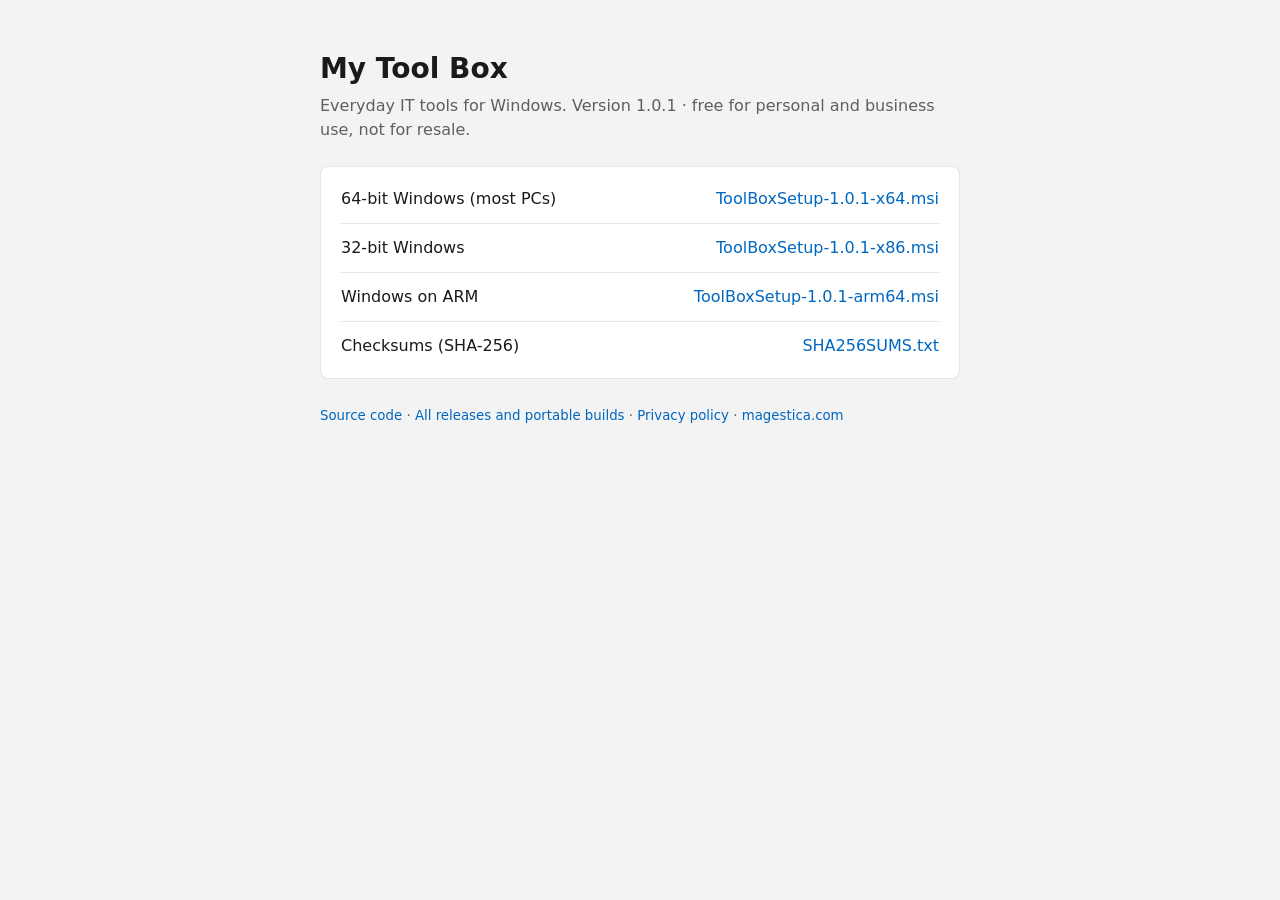
==== index.html @ 307f0184 "Publish My Tool Box 1.0.1 installers (direct, non-redirecting downloads)" ====
<!doctype html>
<html lang="en">
<head>
<meta charset="utf-8">
<meta name="viewport" content="width=device-width,initial-scale=1">
<title>My Tool Box — Downloads</title>
<style>
  :root{color-scheme:light dark;--bg:#f3f3f3;--card:#fff;--text:#1a1a1a;--muted:#5f5f5f;--accent:#0067c0;--border:rgba(0,0,0,.1)}
  @media (prefers-color-scheme:dark){:root{--bg:#202020;--card:#2c2c2c;--text:#fff;--muted:#a8a8a8;--accent:#60cdff;--border:rgba(255,255,255,.1)}}
  body{margin:0;background:var(--bg);color:var(--text);font:16px/1.5 "Segoe UI Variable Text","Segoe UI",system-ui,sans-serif}
  main{max-width:640px;margin:0 auto;padding:48px 20px}
  h1{font-size:28px;margin:0 0 4px}p{color:var(--muted);margin:0 0 24px}
  .card{background:var(--card);border:1px solid var(--border);border-radius:8px;padding:8px 20px}
  .row{display:flex;justify-content:space-between;gap:16px;padding:12px 0;border-bottom:1px solid var(--border)}
  .row:last-child{border:0}a{color:var(--accent);text-decoration:none}a:hover{text-decoration:underline}
  small{color:var(--muted)}
</style>
</head>
<body>
<main>
  <h1>My Tool Box</h1>
  <p>Everyday IT tools for Windows. Version 1.0.1 · free for personal and business use, not for resale.</p>
  <div class="card">
    <div class="row"><span>64-bit Windows (most PCs)</span><a href="downloads/1.0.1/ToolBoxSetup-1.0.1-x64.msi">ToolBoxSetup-1.0.1-x64.msi</a></div>
    <div class="row"><span>32-bit Windows</span><a href="downloads/1.0.1/ToolBoxSetup-1.0.1-x86.msi">ToolBoxSetup-1.0.1-x86.msi</a></div>
    <div class="row"><span>Windows on ARM</span><a href="downloads/1.0.1/ToolBoxSetup-1.0.1-arm64.msi">ToolBoxSetup-1.0.1-arm64.msi</a></div>
    <div class="row"><span>Checksums (SHA-256)</span><a href="downloads/1.0.1/SHA256SUMS.txt">SHA256SUMS.txt</a></div>
  </div>
  <p style="margin-top:24px"><small>
    <a href="https://github.com/smtanbin/tool-box">Source code</a> ·
    <a href="https://github.com/smtanbin/tool-box/releases">All releases and portable builds</a> ·
    <a href="https://github.com/smtanbin/tool-box/blob/main/PRIVACY.md">Privacy policy</a> ·
    <a href="https://magestica.com/">magestica.com</a>
  </small></p>
</main>
</body>
</html>
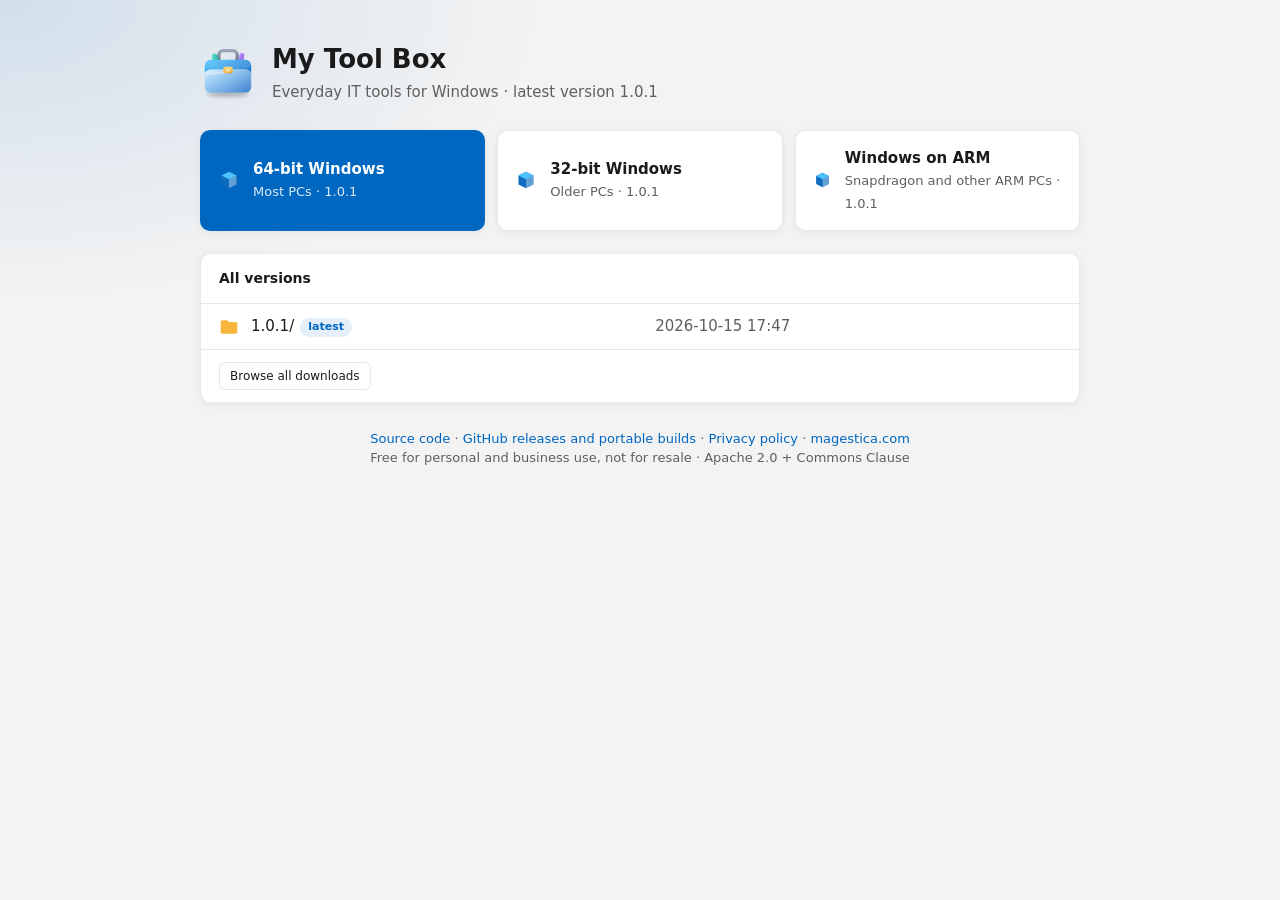
==== commit 254ec106: "FTP-style download listings for all versions" ====
--- a/index.html
+++ b/index.html
@@ -4,34 +4,53 @@
 <meta charset="utf-8">
 <meta name="viewport" content="width=device-width,initial-scale=1">
 <title>My Tool Box — Downloads</title>
-<style>
-  :root{color-scheme:light dark;--bg:#f3f3f3;--card:#fff;--text:#1a1a1a;--muted:#5f5f5f;--accent:#0067c0;--border:rgba(0,0,0,.1)}
-  @media (prefers-color-scheme:dark){:root{--bg:#202020;--card:#2c2c2c;--text:#fff;--muted:#a8a8a8;--accent:#60cdff;--border:rgba(255,255,255,.1)}}
-  body{margin:0;background:var(--bg);color:var(--text);font:16px/1.5 "Segoe UI Variable Text","Segoe UI",system-ui,sans-serif}
-  main{max-width:640px;margin:0 auto;padding:48px 20px}
-  h1{font-size:28px;margin:0 0 4px}p{color:var(--muted);margin:0 0 24px}
-  .card{background:var(--card);border:1px solid var(--border);border-radius:8px;padding:8px 20px}
-  .row{display:flex;justify-content:space-between;gap:16px;padding:12px 0;border-bottom:1px solid var(--border)}
-  .row:last-child{border:0}a{color:var(--accent);text-decoration:none}a:hover{text-decoration:underline}
-  small{color:var(--muted)}
-</style>
+<link rel="icon" type="image/svg+xml" href="icon.svg">
+<style>:root{color-scheme:light dark;--bg:#f3f3f3;--card:#fff;--text:#1a1a1a;--muted:#5f5f5f;--accent:#0067c0;--border:rgba(0,0,0,.09);--hover:rgba(0,0,0,.045);--chip:rgba(0,103,192,.1);--shadow:0 2px 8px rgba(0,0,0,.06)}
+@media (prefers-color-scheme:dark){:root{--bg:#1c1c1c;--card:#2a2a2a;--text:#fff;--muted:#a6a6a6;--accent:#60cdff;--border:rgba(255,255,255,.09);--hover:rgba(255,255,255,.06);--chip:rgba(96,205,255,.14);--shadow:none}}
+*{box-sizing:border-box}
+body{margin:0;background:radial-gradient(900px 500px at 0 0,color-mix(in srgb,var(--accent) 14%,transparent),transparent 60%),var(--bg);color:var(--text);font:15px/1.5 "Segoe UI Variable Text","Segoe UI",system-ui,sans-serif;min-height:100vh}
+main{max-width:920px;margin:0 auto;padding:40px 20px 60px}
+header{display:flex;align-items:center;gap:16px;margin-bottom:26px}
+header img{width:56px;height:56px}
+h1{font-size:26px;margin:0;font-weight:600}
+.sub{color:var(--muted);margin:2px 0 0}
+.crumbs{font:13px ui-monospace,Consolas,monospace;color:var(--muted);margin:0 0 12px;display:flex;flex-wrap:wrap;gap:2px;align-items:center}
+.crumbs a{color:var(--accent);text-decoration:none;padding:2px 4px;border-radius:4px}.crumbs a:hover{background:var(--hover)}
+.card{background:var(--card);border:1px solid var(--border);border-radius:10px;box-shadow:var(--shadow);overflow:hidden}
+.card h2{font-size:14px;margin:0;padding:14px 18px;border-bottom:1px solid var(--border);font-weight:600}
+table{width:100%;border-collapse:collapse}
+th{font-weight:600;font-size:12px;color:var(--muted);text-align:left;padding:10px 18px;border-bottom:1px solid var(--border);white-space:nowrap}
+td{padding:11px 18px;border-bottom:1px solid var(--border);vertical-align:middle}
+tr:last-child td{border-bottom:0}
+tbody tr:hover{background:var(--hover)}
+td.n{white-space:nowrap}td.n svg{vertical-align:middle;margin-right:12px}
+td.n a{color:var(--text);text-decoration:none;font-weight:500;vertical-align:middle}td.n a:hover{color:var(--accent);text-decoration:underline}
+td.m,th.m{color:var(--muted);white-space:nowrap}td.s,th.s{text-align:right;white-space:nowrap}
+.mono{font:12px ui-monospace,Consolas,monospace}
+.chip{display:inline-block;font-size:11px;font-weight:600;padding:1px 8px;border-radius:10px;background:var(--chip);color:var(--accent);margin-left:6px;vertical-align:1px}
+.btn{display:inline-flex;align-items:center;gap:6px;border:1px solid var(--border);border-radius:6px;background:var(--card);color:var(--text);padding:4px 10px;font:inherit;font-size:12px;cursor:pointer}
+.btn:hover{background:var(--hover)}
+.dl{display:grid;grid-template-columns:repeat(auto-fit,minmax(240px,1fr));gap:12px;margin-bottom:22px}
+.dl a{display:flex;align-items:center;gap:14px;background:var(--card);border:1px solid var(--border);border-radius:10px;padding:16px 18px;text-decoration:none;color:var(--text);box-shadow:var(--shadow)}
+.dl a:hover{border-color:var(--accent)}.dl b{display:block;font-weight:600}.dl span{color:var(--muted);font-size:13px}
+.dl .big{background:var(--accent);color:#fff;border-color:transparent}.dl .big span{color:rgba(255,255,255,.85)}
+footer{margin-top:26px;color:var(--muted);font-size:13px;text-align:center}
+footer a{color:var(--accent);text-decoration:none}footer a:hover{text-decoration:underline}
+.empty{padding:28px;text-align:center;color:var(--muted)}
+@media (max-width:640px){.hide-s{display:none}td,th{padding:10px 12px}}</style>
 </head>
 <body>
 <main>
-  <h1>My Tool Box</h1>
-  <p>Everyday IT tools for Windows. Version 1.0.1 · free for personal and business use, not for resale.</p>
-  <div class="card">
-    <div class="row"><span>64-bit Windows (most PCs)</span><a href="downloads/1.0.1/ToolBoxSetup-1.0.1-x64.msi">ToolBoxSetup-1.0.1-x64.msi</a></div>
-    <div class="row"><span>32-bit Windows</span><a href="downloads/1.0.1/ToolBoxSetup-1.0.1-x86.msi">ToolBoxSetup-1.0.1-x86.msi</a></div>
-    <div class="row"><span>Windows on ARM</span><a href="downloads/1.0.1/ToolBoxSetup-1.0.1-arm64.msi">ToolBoxSetup-1.0.1-arm64.msi</a></div>
-    <div class="row"><span>Checksums (SHA-256)</span><a href="downloads/1.0.1/SHA256SUMS.txt">SHA256SUMS.txt</a></div>
-  </div>
-  <p style="margin-top:24px"><small>
-    <a href="https://github.com/smtanbin/tool-box">Source code</a> ·
-    <a href="https://github.com/smtanbin/tool-box/releases">All releases and portable builds</a> ·
-    <a href="https://github.com/smtanbin/tool-box/blob/main/PRIVACY.md">Privacy policy</a> ·
-    <a href="https://magestica.com/">magestica.com</a>
-  </small></p>
+<header><img src="icon.svg" alt=""><div><h1>My Tool Box</h1><p class="sub">Everyday IT tools for Windows &#183; latest version 1.0.1</p></div></header>
+
+<div class="dl"><a class="big" href="downloads/1.0.1/ToolBoxSetup-1.0.1-x64.msi"><svg viewBox="0 0 24 24" width="20" height="20"><path fill="#0f6cbd" d="M12 2 3 6.5v11L12 22l9-4.5v-11L12 2z"/><path fill="#4cc2ff" d="M12 2 3 6.5 12 11l9-4.5L12 2z"/><path fill="#fff" fill-opacity=".35" d="M12 11v11l9-4.5v-11L12 11z"/></svg><div><b>64-bit Windows</b><span>Most PCs · 1.0.1</span></div></a><a href="downloads/1.0.1/ToolBoxSetup-1.0.1-x86.msi"><svg viewBox="0 0 24 24" width="20" height="20"><path fill="#0f6cbd" d="M12 2 3 6.5v11L12 22l9-4.5v-11L12 2z"/><path fill="#4cc2ff" d="M12 2 3 6.5 12 11l9-4.5L12 2z"/><path fill="#fff" fill-opacity=".35" d="M12 11v11l9-4.5v-11L12 11z"/></svg><div><b>32-bit Windows</b><span>Older PCs · 1.0.1</span></div></a><a href="downloads/1.0.1/ToolBoxSetup-1.0.1-arm64.msi"><svg viewBox="0 0 24 24" width="20" height="20"><path fill="#0f6cbd" d="M12 2 3 6.5v11L12 22l9-4.5v-11L12 2z"/><path fill="#4cc2ff" d="M12 2 3 6.5 12 11l9-4.5L12 2z"/><path fill="#fff" fill-opacity=".35" d="M12 11v11l9-4.5v-11L12 11z"/></svg><div><b>Windows on ARM</b><span>Snapdragon and other ARM PCs · 1.0.1</span></div></a></div><div class="card"><h2>All versions</h2><table><tbody><tr><td class="n"><svg viewBox="0 0 24 24" width="20" height="20"><path fill="#f6b73c" d="M10 4H4a2 2 0 0 0-2 2v12a2 2 0 0 0 2 2h16a2 2 0 0 0 2-2V8a2 2 0 0 0-2-2h-8l-2-2z"/></svg><a href="downloads/1.0.1/">1.0.1/</a><span class="chip">latest</span></td><td class="m hide-s">2026-10-15 17:47</td></tr></tbody></table><div style="padding:12px 18px;border-top:1px solid var(--border)"><a class="btn" href="downloads/" style="text-decoration:none">Browse all downloads</a></div></div>
+<footer><a href="https://github.com/smtanbin/tool-box">Source code</a> · <a href="https://github.com/smtanbin/tool-box/releases">GitHub releases and portable builds</a> · <a href="https://github.com/smtanbin/tool-box/blob/main/PRIVACY.md">Privacy policy</a> · <a href="https://magestica.com/">magestica.com</a><br>Free for personal and business use, not for resale · Apache 2.0 + Commons Clause</footer>
 </main>
+<script>
+document.addEventListener("click",function(e){var b=e.target.closest("[data-copy]");if(!b)return;
+var t=b.getAttribute("data-copy");if(t.indexOf("http")!==0&&t.charAt(0)==="/")t=location.origin+t;
+var old=b.innerHTML;function done(){b.textContent="Copied";setTimeout(function(){b.innerHTML=old},1400)}
+if(navigator.clipboard){navigator.clipboard.writeText(t).then(done,done)}else{done()}});
+</script>
 </body>
-</html>
+</html>
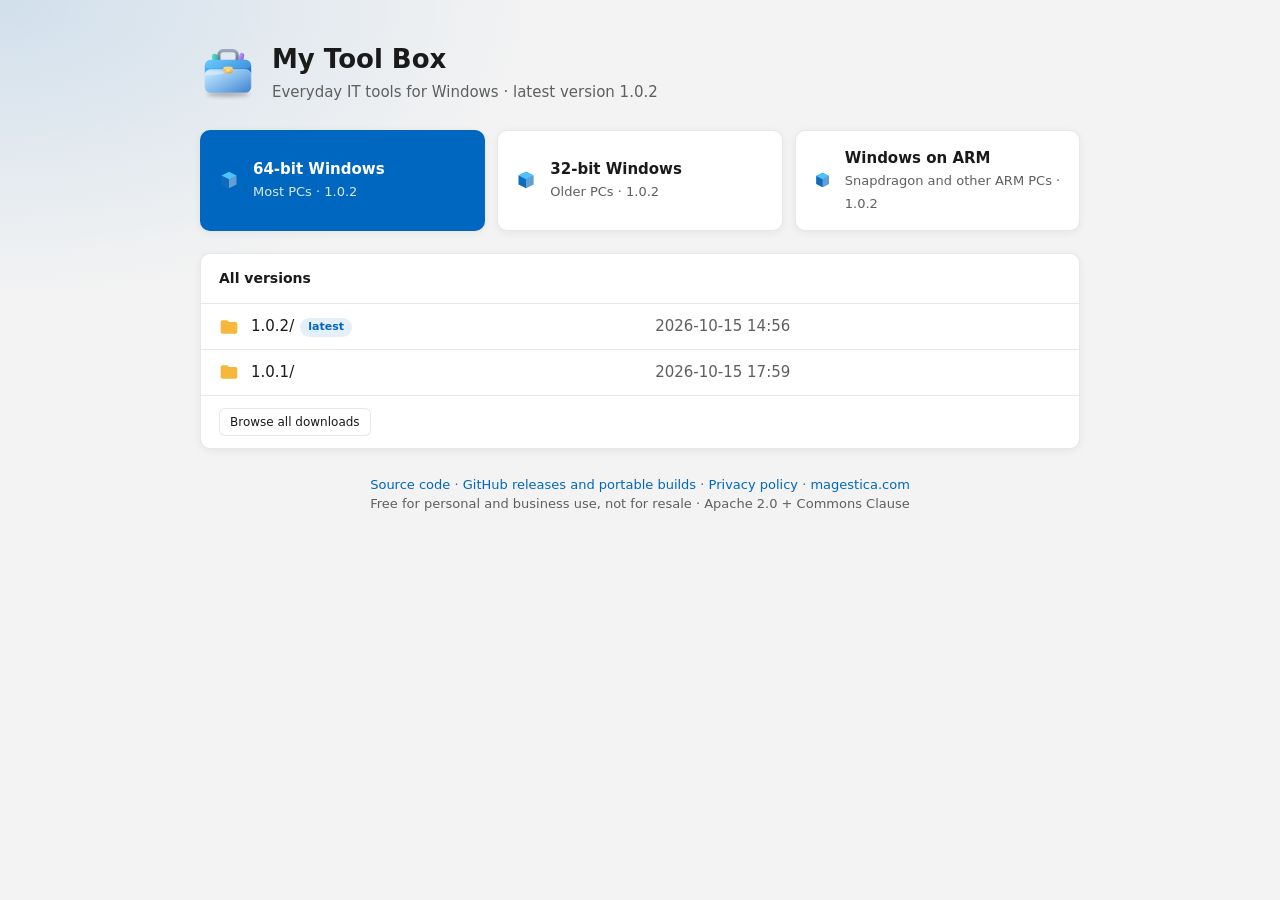
==== commit 37f6c93d: "Publish My Tool Box 1.0.2 installers" ====
--- a/index.html
+++ b/index.html
@@ -41,9 +41,9 @@
 </head>
 <body>
 <main>
-<header><img src="icon.svg" alt=""><div><h1>My Tool Box</h1><p class="sub">Everyday IT tools for Windows &#183; latest version 1.0.1</p></div></header>
+<header><img src="icon.svg" alt=""><div><h1>My Tool Box</h1><p class="sub">Everyday IT tools for Windows &#183; latest version 1.0.2</p></div></header>
 
-<div class="dl"><a class="big" href="downloads/1.0.1/ToolBoxSetup-1.0.1-x64.msi"><svg viewBox="0 0 24 24" width="20" height="20"><path fill="#0f6cbd" d="M12 2 3 6.5v11L12 22l9-4.5v-11L12 2z"/><path fill="#4cc2ff" d="M12 2 3 6.5 12 11l9-4.5L12 2z"/><path fill="#fff" fill-opacity=".35" d="M12 11v11l9-4.5v-11L12 11z"/></svg><div><b>64-bit Windows</b><span>Most PCs · 1.0.1</span></div></a><a href="downloads/1.0.1/ToolBoxSetup-1.0.1-x86.msi"><svg viewBox="0 0 24 24" width="20" height="20"><path fill="#0f6cbd" d="M12 2 3 6.5v11L12 22l9-4.5v-11L12 2z"/><path fill="#4cc2ff" d="M12 2 3 6.5 12 11l9-4.5L12 2z"/><path fill="#fff" fill-opacity=".35" d="M12 11v11l9-4.5v-11L12 11z"/></svg><div><b>32-bit Windows</b><span>Older PCs · 1.0.1</span></div></a><a href="downloads/1.0.1/ToolBoxSetup-1.0.1-arm64.msi"><svg viewBox="0 0 24 24" width="20" height="20"><path fill="#0f6cbd" d="M12 2 3 6.5v11L12 22l9-4.5v-11L12 2z"/><path fill="#4cc2ff" d="M12 2 3 6.5 12 11l9-4.5L12 2z"/><path fill="#fff" fill-opacity=".35" d="M12 11v11l9-4.5v-11L12 11z"/></svg><div><b>Windows on ARM</b><span>Snapdragon and other ARM PCs · 1.0.1</span></div></a></div><div class="card"><h2>All versions</h2><table><tbody><tr><td class="n"><svg viewBox="0 0 24 24" width="20" height="20"><path fill="#f6b73c" d="M10 4H4a2 2 0 0 0-2 2v12a2 2 0 0 0 2 2h16a2 2 0 0 0 2-2V8a2 2 0 0 0-2-2h-8l-2-2z"/></svg><a href="downloads/1.0.1/">1.0.1/</a><span class="chip">latest</span></td><td class="m hide-s">2026-10-15 17:47</td></tr></tbody></table><div style="padding:12px 18px;border-top:1px solid var(--border)"><a class="btn" href="downloads/" style="text-decoration:none">Browse all downloads</a></div></div>
+<div class="dl"><a class="big" href="downloads/1.0.2/ToolBoxSetup-1.0.2-x64.msi"><svg viewBox="0 0 24 24" width="20" height="20"><path fill="#0f6cbd" d="M12 2 3 6.5v11L12 22l9-4.5v-11L12 2z"/><path fill="#4cc2ff" d="M12 2 3 6.5 12 11l9-4.5L12 2z"/><path fill="#fff" fill-opacity=".35" d="M12 11v11l9-4.5v-11L12 11z"/></svg><div><b>64-bit Windows</b><span>Most PCs · 1.0.2</span></div></a><a href="downloads/1.0.2/ToolBoxSetup-1.0.2-x86.msi"><svg viewBox="0 0 24 24" width="20" height="20"><path fill="#0f6cbd" d="M12 2 3 6.5v11L12 22l9-4.5v-11L12 2z"/><path fill="#4cc2ff" d="M12 2 3 6.5 12 11l9-4.5L12 2z"/><path fill="#fff" fill-opacity=".35" d="M12 11v11l9-4.5v-11L12 11z"/></svg><div><b>32-bit Windows</b><span>Older PCs · 1.0.2</span></div></a><a href="downloads/1.0.2/ToolBoxSetup-1.0.2-arm64.msi"><svg viewBox="0 0 24 24" width="20" height="20"><path fill="#0f6cbd" d="M12 2 3 6.5v11L12 22l9-4.5v-11L12 2z"/><path fill="#4cc2ff" d="M12 2 3 6.5 12 11l9-4.5L12 2z"/><path fill="#fff" fill-opacity=".35" d="M12 11v11l9-4.5v-11L12 11z"/></svg><div><b>Windows on ARM</b><span>Snapdragon and other ARM PCs · 1.0.2</span></div></a></div><div class="card"><h2>All versions</h2><table><tbody><tr><td class="n"><svg viewBox="0 0 24 24" width="20" height="20"><path fill="#f6b73c" d="M10 4H4a2 2 0 0 0-2 2v12a2 2 0 0 0 2 2h16a2 2 0 0 0 2-2V8a2 2 0 0 0-2-2h-8l-2-2z"/></svg><a href="downloads/1.0.2/">1.0.2/</a><span class="chip">latest</span></td><td class="m hide-s">2026-10-15 14:56</td></tr><tr><td class="n"><svg viewBox="0 0 24 24" width="20" height="20"><path fill="#f6b73c" d="M10 4H4a2 2 0 0 0-2 2v12a2 2 0 0 0 2 2h16a2 2 0 0 0 2-2V8a2 2 0 0 0-2-2h-8l-2-2z"/></svg><a href="downloads/1.0.1/">1.0.1/</a></td><td class="m hide-s">2026-10-15 17:59</td></tr></tbody></table><div style="padding:12px 18px;border-top:1px solid var(--border)"><a class="btn" href="downloads/" style="text-decoration:none">Browse all downloads</a></div></div>
 <footer><a href="https://github.com/smtanbin/tool-box">Source code</a> · <a href="https://github.com/smtanbin/tool-box/releases">GitHub releases and portable builds</a> · <a href="https://github.com/smtanbin/tool-box/blob/main/PRIVACY.md">Privacy policy</a> · <a href="https://magestica.com/">magestica.com</a><br>Free for personal and business use, not for resale · Apache 2.0 + Commons Clause</footer>
 </main>
 <script>
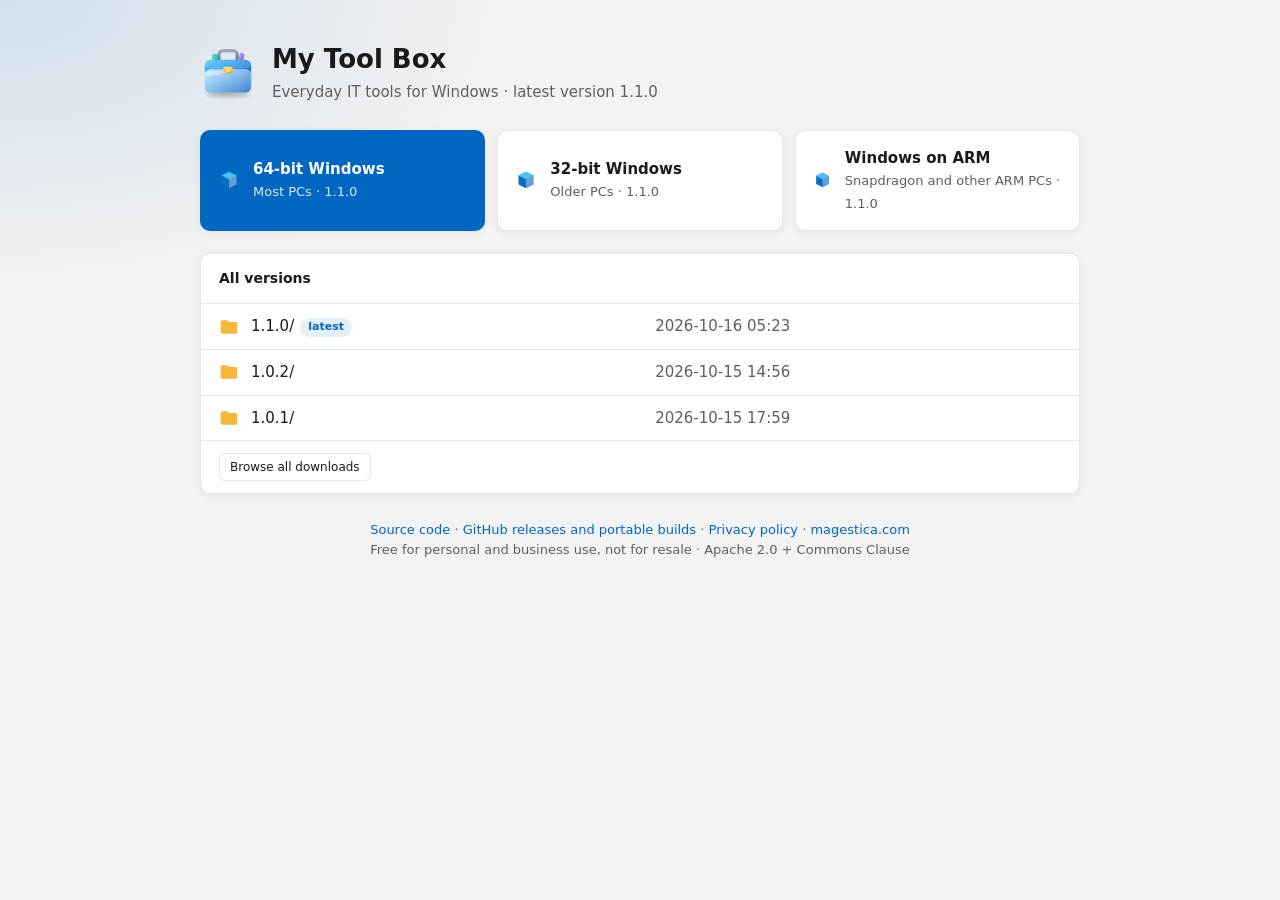
==== commit 521075f7: "Publish My Tool Box 1.1.0 installers" ====
--- a/index.html
+++ b/index.html
@@ -41,9 +41,9 @@
 </head>
 <body>
 <main>
-<header><img src="icon.svg" alt=""><div><h1>My Tool Box</h1><p class="sub">Everyday IT tools for Windows &#183; latest version 1.0.2</p></div></header>
+<header><img src="icon.svg" alt=""><div><h1>My Tool Box</h1><p class="sub">Everyday IT tools for Windows &#183; latest version 1.1.0</p></div></header>
 
-<div class="dl"><a class="big" href="downloads/1.0.2/ToolBoxSetup-1.0.2-x64.msi"><svg viewBox="0 0 24 24" width="20" height="20"><path fill="#0f6cbd" d="M12 2 3 6.5v11L12 22l9-4.5v-11L12 2z"/><path fill="#4cc2ff" d="M12 2 3 6.5 12 11l9-4.5L12 2z"/><path fill="#fff" fill-opacity=".35" d="M12 11v11l9-4.5v-11L12 11z"/></svg><div><b>64-bit Windows</b><span>Most PCs · 1.0.2</span></div></a><a href="downloads/1.0.2/ToolBoxSetup-1.0.2-x86.msi"><svg viewBox="0 0 24 24" width="20" height="20"><path fill="#0f6cbd" d="M12 2 3 6.5v11L12 22l9-4.5v-11L12 2z"/><path fill="#4cc2ff" d="M12 2 3 6.5 12 11l9-4.5L12 2z"/><path fill="#fff" fill-opacity=".35" d="M12 11v11l9-4.5v-11L12 11z"/></svg><div><b>32-bit Windows</b><span>Older PCs · 1.0.2</span></div></a><a href="downloads/1.0.2/ToolBoxSetup-1.0.2-arm64.msi"><svg viewBox="0 0 24 24" width="20" height="20"><path fill="#0f6cbd" d="M12 2 3 6.5v11L12 22l9-4.5v-11L12 2z"/><path fill="#4cc2ff" d="M12 2 3 6.5 12 11l9-4.5L12 2z"/><path fill="#fff" fill-opacity=".35" d="M12 11v11l9-4.5v-11L12 11z"/></svg><div><b>Windows on ARM</b><span>Snapdragon and other ARM PCs · 1.0.2</span></div></a></div><div class="card"><h2>All versions</h2><table><tbody><tr><td class="n"><svg viewBox="0 0 24 24" width="20" height="20"><path fill="#f6b73c" d="M10 4H4a2 2 0 0 0-2 2v12a2 2 0 0 0 2 2h16a2 2 0 0 0 2-2V8a2 2 0 0 0-2-2h-8l-2-2z"/></svg><a href="downloads/1.0.2/">1.0.2/</a><span class="chip">latest</span></td><td class="m hide-s">2026-10-15 14:56</td></tr><tr><td class="n"><svg viewBox="0 0 24 24" width="20" height="20"><path fill="#f6b73c" d="M10 4H4a2 2 0 0 0-2 2v12a2 2 0 0 0 2 2h16a2 2 0 0 0 2-2V8a2 2 0 0 0-2-2h-8l-2-2z"/></svg><a href="downloads/1.0.1/">1.0.1/</a></td><td class="m hide-s">2026-10-15 17:59</td></tr></tbody></table><div style="padding:12px 18px;border-top:1px solid var(--border)"><a class="btn" href="downloads/" style="text-decoration:none">Browse all downloads</a></div></div>
+<div class="dl"><a class="big" href="downloads/1.1.0/ToolBoxSetup-1.1.0-x64.msi"><svg viewBox="0 0 24 24" width="20" height="20"><path fill="#0f6cbd" d="M12 2 3 6.5v11L12 22l9-4.5v-11L12 2z"/><path fill="#4cc2ff" d="M12 2 3 6.5 12 11l9-4.5L12 2z"/><path fill="#fff" fill-opacity=".35" d="M12 11v11l9-4.5v-11L12 11z"/></svg><div><b>64-bit Windows</b><span>Most PCs · 1.1.0</span></div></a><a href="downloads/1.1.0/ToolBoxSetup-1.1.0-x86.msi"><svg viewBox="0 0 24 24" width="20" height="20"><path fill="#0f6cbd" d="M12 2 3 6.5v11L12 22l9-4.5v-11L12 2z"/><path fill="#4cc2ff" d="M12 2 3 6.5 12 11l9-4.5L12 2z"/><path fill="#fff" fill-opacity=".35" d="M12 11v11l9-4.5v-11L12 11z"/></svg><div><b>32-bit Windows</b><span>Older PCs · 1.1.0</span></div></a><a href="downloads/1.1.0/ToolBoxSetup-1.1.0-arm64.msi"><svg viewBox="0 0 24 24" width="20" height="20"><path fill="#0f6cbd" d="M12 2 3 6.5v11L12 22l9-4.5v-11L12 2z"/><path fill="#4cc2ff" d="M12 2 3 6.5 12 11l9-4.5L12 2z"/><path fill="#fff" fill-opacity=".35" d="M12 11v11l9-4.5v-11L12 11z"/></svg><div><b>Windows on ARM</b><span>Snapdragon and other ARM PCs · 1.1.0</span></div></a></div><div class="card"><h2>All versions</h2><table><tbody><tr><td class="n"><svg viewBox="0 0 24 24" width="20" height="20"><path fill="#f6b73c" d="M10 4H4a2 2 0 0 0-2 2v12a2 2 0 0 0 2 2h16a2 2 0 0 0 2-2V8a2 2 0 0 0-2-2h-8l-2-2z"/></svg><a href="downloads/1.1.0/">1.1.0/</a><span class="chip">latest</span></td><td class="m hide-s">2026-10-16 05:23</td></tr><tr><td class="n"><svg viewBox="0 0 24 24" width="20" height="20"><path fill="#f6b73c" d="M10 4H4a2 2 0 0 0-2 2v12a2 2 0 0 0 2 2h16a2 2 0 0 0 2-2V8a2 2 0 0 0-2-2h-8l-2-2z"/></svg><a href="downloads/1.0.2/">1.0.2/</a></td><td class="m hide-s">2026-10-15 14:56</td></tr><tr><td class="n"><svg viewBox="0 0 24 24" width="20" height="20"><path fill="#f6b73c" d="M10 4H4a2 2 0 0 0-2 2v12a2 2 0 0 0 2 2h16a2 2 0 0 0 2-2V8a2 2 0 0 0-2-2h-8l-2-2z"/></svg><a href="downloads/1.0.1/">1.0.1/</a></td><td class="m hide-s">2026-10-15 17:59</td></tr></tbody></table><div style="padding:12px 18px;border-top:1px solid var(--border)"><a class="btn" href="downloads/" style="text-decoration:none">Browse all downloads</a></div></div>
 <footer><a href="https://github.com/smtanbin/tool-box">Source code</a> · <a href="https://github.com/smtanbin/tool-box/releases">GitHub releases and portable builds</a> · <a href="https://github.com/smtanbin/tool-box/blob/main/PRIVACY.md">Privacy policy</a> · <a href="https://magestica.com/">magestica.com</a><br>Free for personal and business use, not for resale · Apache 2.0 + Commons Clause</footer>
 </main>
 <script>
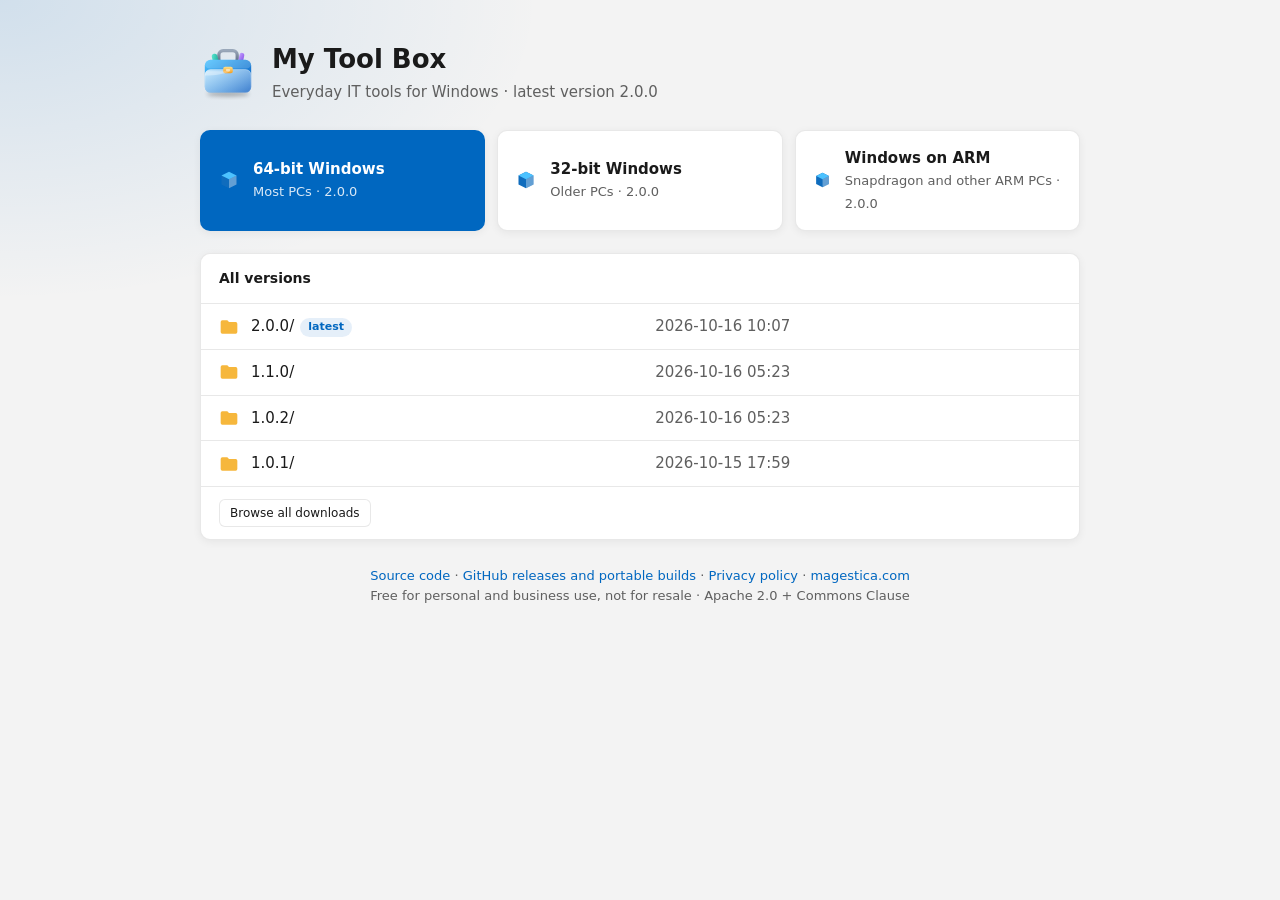
==== commit d1e2bf88: "Publish My Tool Box 2.0.0 installers" ====
--- a/index.html
+++ b/index.html
@@ -41,9 +41,9 @@
 </head>
 <body>
 <main>
-<header><img src="icon.svg" alt=""><div><h1>My Tool Box</h1><p class="sub">Everyday IT tools for Windows &#183; latest version 1.1.0</p></div></header>
+<header><img src="icon.svg" alt=""><div><h1>My Tool Box</h1><p class="sub">Everyday IT tools for Windows &#183; latest version 2.0.0</p></div></header>
 
-<div class="dl"><a class="big" href="downloads/1.1.0/ToolBoxSetup-1.1.0-x64.msi"><svg viewBox="0 0 24 24" width="20" height="20"><path fill="#0f6cbd" d="M12 2 3 6.5v11L12 22l9-4.5v-11L12 2z"/><path fill="#4cc2ff" d="M12 2 3 6.5 12 11l9-4.5L12 2z"/><path fill="#fff" fill-opacity=".35" d="M12 11v11l9-4.5v-11L12 11z"/></svg><div><b>64-bit Windows</b><span>Most PCs · 1.1.0</span></div></a><a href="downloads/1.1.0/ToolBoxSetup-1.1.0-x86.msi"><svg viewBox="0 0 24 24" width="20" height="20"><path fill="#0f6cbd" d="M12 2 3 6.5v11L12 22l9-4.5v-11L12 2z"/><path fill="#4cc2ff" d="M12 2 3 6.5 12 11l9-4.5L12 2z"/><path fill="#fff" fill-opacity=".35" d="M12 11v11l9-4.5v-11L12 11z"/></svg><div><b>32-bit Windows</b><span>Older PCs · 1.1.0</span></div></a><a href="downloads/1.1.0/ToolBoxSetup-1.1.0-arm64.msi"><svg viewBox="0 0 24 24" width="20" height="20"><path fill="#0f6cbd" d="M12 2 3 6.5v11L12 22l9-4.5v-11L12 2z"/><path fill="#4cc2ff" d="M12 2 3 6.5 12 11l9-4.5L12 2z"/><path fill="#fff" fill-opacity=".35" d="M12 11v11l9-4.5v-11L12 11z"/></svg><div><b>Windows on ARM</b><span>Snapdragon and other ARM PCs · 1.1.0</span></div></a></div><div class="card"><h2>All versions</h2><table><tbody><tr><td class="n"><svg viewBox="0 0 24 24" width="20" height="20"><path fill="#f6b73c" d="M10 4H4a2 2 0 0 0-2 2v12a2 2 0 0 0 2 2h16a2 2 0 0 0 2-2V8a2 2 0 0 0-2-2h-8l-2-2z"/></svg><a href="downloads/1.1.0/">1.1.0/</a><span class="chip">latest</span></td><td class="m hide-s">2026-10-16 05:23</td></tr><tr><td class="n"><svg viewBox="0 0 24 24" width="20" height="20"><path fill="#f6b73c" d="M10 4H4a2 2 0 0 0-2 2v12a2 2 0 0 0 2 2h16a2 2 0 0 0 2-2V8a2 2 0 0 0-2-2h-8l-2-2z"/></svg><a href="downloads/1.0.2/">1.0.2/</a></td><td class="m hide-s">2026-10-15 14:56</td></tr><tr><td class="n"><svg viewBox="0 0 24 24" width="20" height="20"><path fill="#f6b73c" d="M10 4H4a2 2 0 0 0-2 2v12a2 2 0 0 0 2 2h16a2 2 0 0 0 2-2V8a2 2 0 0 0-2-2h-8l-2-2z"/></svg><a href="downloads/1.0.1/">1.0.1/</a></td><td class="m hide-s">2026-10-15 17:59</td></tr></tbody></table><div style="padding:12px 18px;border-top:1px solid var(--border)"><a class="btn" href="downloads/" style="text-decoration:none">Browse all downloads</a></div></div>
+<div class="dl"><a class="big" href="downloads/2.0.0/ToolBoxSetup-2.0.0-x64.msi"><svg viewBox="0 0 24 24" width="20" height="20"><path fill="#0f6cbd" d="M12 2 3 6.5v11L12 22l9-4.5v-11L12 2z"/><path fill="#4cc2ff" d="M12 2 3 6.5 12 11l9-4.5L12 2z"/><path fill="#fff" fill-opacity=".35" d="M12 11v11l9-4.5v-11L12 11z"/></svg><div><b>64-bit Windows</b><span>Most PCs · 2.0.0</span></div></a><a href="downloads/2.0.0/ToolBoxSetup-2.0.0-x86.msi"><svg viewBox="0 0 24 24" width="20" height="20"><path fill="#0f6cbd" d="M12 2 3 6.5v11L12 22l9-4.5v-11L12 2z"/><path fill="#4cc2ff" d="M12 2 3 6.5 12 11l9-4.5L12 2z"/><path fill="#fff" fill-opacity=".35" d="M12 11v11l9-4.5v-11L12 11z"/></svg><div><b>32-bit Windows</b><span>Older PCs · 2.0.0</span></div></a><a href="downloads/2.0.0/ToolBoxSetup-2.0.0-arm64.msi"><svg viewBox="0 0 24 24" width="20" height="20"><path fill="#0f6cbd" d="M12 2 3 6.5v11L12 22l9-4.5v-11L12 2z"/><path fill="#4cc2ff" d="M12 2 3 6.5 12 11l9-4.5L12 2z"/><path fill="#fff" fill-opacity=".35" d="M12 11v11l9-4.5v-11L12 11z"/></svg><div><b>Windows on ARM</b><span>Snapdragon and other ARM PCs · 2.0.0</span></div></a></div><div class="card"><h2>All versions</h2><table><tbody><tr><td class="n"><svg viewBox="0 0 24 24" width="20" height="20"><path fill="#f6b73c" d="M10 4H4a2 2 0 0 0-2 2v12a2 2 0 0 0 2 2h16a2 2 0 0 0 2-2V8a2 2 0 0 0-2-2h-8l-2-2z"/></svg><a href="downloads/2.0.0/">2.0.0/</a><span class="chip">latest</span></td><td class="m hide-s">2026-10-16 10:07</td></tr><tr><td class="n"><svg viewBox="0 0 24 24" width="20" height="20"><path fill="#f6b73c" d="M10 4H4a2 2 0 0 0-2 2v12a2 2 0 0 0 2 2h16a2 2 0 0 0 2-2V8a2 2 0 0 0-2-2h-8l-2-2z"/></svg><a href="downloads/1.1.0/">1.1.0/</a></td><td class="m hide-s">2026-10-16 05:23</td></tr><tr><td class="n"><svg viewBox="0 0 24 24" width="20" height="20"><path fill="#f6b73c" d="M10 4H4a2 2 0 0 0-2 2v12a2 2 0 0 0 2 2h16a2 2 0 0 0 2-2V8a2 2 0 0 0-2-2h-8l-2-2z"/></svg><a href="downloads/1.0.2/">1.0.2/</a></td><td class="m hide-s">2026-10-16 05:23</td></tr><tr><td class="n"><svg viewBox="0 0 24 24" width="20" height="20"><path fill="#f6b73c" d="M10 4H4a2 2 0 0 0-2 2v12a2 2 0 0 0 2 2h16a2 2 0 0 0 2-2V8a2 2 0 0 0-2-2h-8l-2-2z"/></svg><a href="downloads/1.0.1/">1.0.1/</a></td><td class="m hide-s">2026-10-15 17:59</td></tr></tbody></table><div style="padding:12px 18px;border-top:1px solid var(--border)"><a class="btn" href="downloads/" style="text-decoration:none">Browse all downloads</a></div></div>
 <footer><a href="https://github.com/smtanbin/tool-box">Source code</a> · <a href="https://github.com/smtanbin/tool-box/releases">GitHub releases and portable builds</a> · <a href="https://github.com/smtanbin/tool-box/blob/main/PRIVACY.md">Privacy policy</a> · <a href="https://magestica.com/">magestica.com</a><br>Free for personal and business use, not for resale · Apache 2.0 + Commons Clause</footer>
 </main>
 <script>
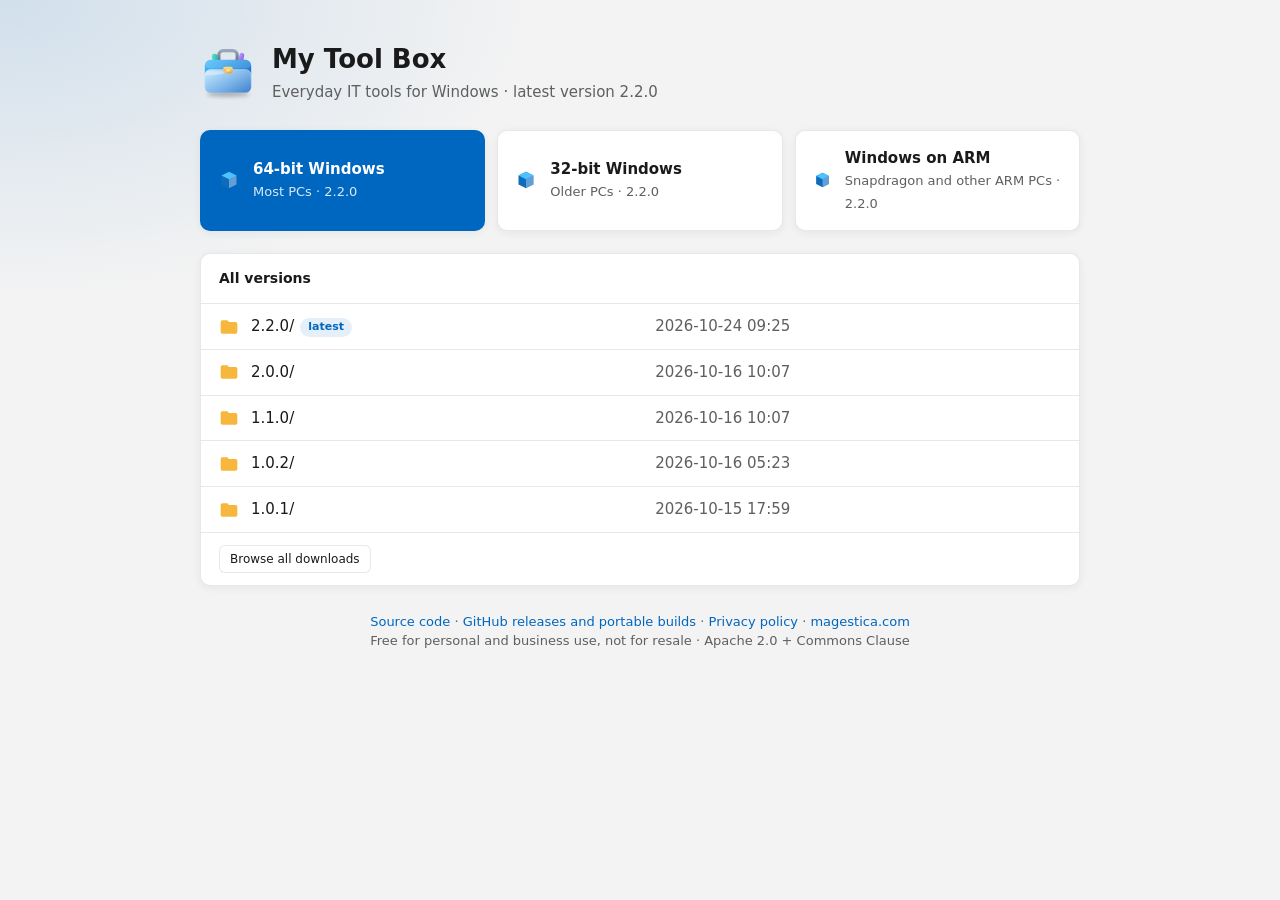
==== commit 7ddb68b1: "Publish My Tool Box 2.2.0 installers" ====
--- a/index.html
+++ b/index.html
@@ -41,9 +41,9 @@
 </head>
 <body>
 <main>
-<header><img src="icon.svg" alt=""><div><h1>My Tool Box</h1><p class="sub">Everyday IT tools for Windows &#183; latest version 2.0.0</p></div></header>
+<header><img src="icon.svg" alt=""><div><h1>My Tool Box</h1><p class="sub">Everyday IT tools for Windows &#183; latest version 2.2.0</p></div></header>
 
-<div class="dl"><a class="big" href="downloads/2.0.0/ToolBoxSetup-2.0.0-x64.msi"><svg viewBox="0 0 24 24" width="20" height="20"><path fill="#0f6cbd" d="M12 2 3 6.5v11L12 22l9-4.5v-11L12 2z"/><path fill="#4cc2ff" d="M12 2 3 6.5 12 11l9-4.5L12 2z"/><path fill="#fff" fill-opacity=".35" d="M12 11v11l9-4.5v-11L12 11z"/></svg><div><b>64-bit Windows</b><span>Most PCs · 2.0.0</span></div></a><a href="downloads/2.0.0/ToolBoxSetup-2.0.0-x86.msi"><svg viewBox="0 0 24 24" width="20" height="20"><path fill="#0f6cbd" d="M12 2 3 6.5v11L12 22l9-4.5v-11L12 2z"/><path fill="#4cc2ff" d="M12 2 3 6.5 12 11l9-4.5L12 2z"/><path fill="#fff" fill-opacity=".35" d="M12 11v11l9-4.5v-11L12 11z"/></svg><div><b>32-bit Windows</b><span>Older PCs · 2.0.0</span></div></a><a href="downloads/2.0.0/ToolBoxSetup-2.0.0-arm64.msi"><svg viewBox="0 0 24 24" width="20" height="20"><path fill="#0f6cbd" d="M12 2 3 6.5v11L12 22l9-4.5v-11L12 2z"/><path fill="#4cc2ff" d="M12 2 3 6.5 12 11l9-4.5L12 2z"/><path fill="#fff" fill-opacity=".35" d="M12 11v11l9-4.5v-11L12 11z"/></svg><div><b>Windows on ARM</b><span>Snapdragon and other ARM PCs · 2.0.0</span></div></a></div><div class="card"><h2>All versions</h2><table><tbody><tr><td class="n"><svg viewBox="0 0 24 24" width="20" height="20"><path fill="#f6b73c" d="M10 4H4a2 2 0 0 0-2 2v12a2 2 0 0 0 2 2h16a2 2 0 0 0 2-2V8a2 2 0 0 0-2-2h-8l-2-2z"/></svg><a href="downloads/2.0.0/">2.0.0/</a><span class="chip">latest</span></td><td class="m hide-s">2026-10-16 10:07</td></tr><tr><td class="n"><svg viewBox="0 0 24 24" width="20" height="20"><path fill="#f6b73c" d="M10 4H4a2 2 0 0 0-2 2v12a2 2 0 0 0 2 2h16a2 2 0 0 0 2-2V8a2 2 0 0 0-2-2h-8l-2-2z"/></svg><a href="downloads/1.1.0/">1.1.0/</a></td><td class="m hide-s">2026-10-16 05:23</td></tr><tr><td class="n"><svg viewBox="0 0 24 24" width="20" height="20"><path fill="#f6b73c" d="M10 4H4a2 2 0 0 0-2 2v12a2 2 0 0 0 2 2h16a2 2 0 0 0 2-2V8a2 2 0 0 0-2-2h-8l-2-2z"/></svg><a href="downloads/1.0.2/">1.0.2/</a></td><td class="m hide-s">2026-10-16 05:23</td></tr><tr><td class="n"><svg viewBox="0 0 24 24" width="20" height="20"><path fill="#f6b73c" d="M10 4H4a2 2 0 0 0-2 2v12a2 2 0 0 0 2 2h16a2 2 0 0 0 2-2V8a2 2 0 0 0-2-2h-8l-2-2z"/></svg><a href="downloads/1.0.1/">1.0.1/</a></td><td class="m hide-s">2026-10-15 17:59</td></tr></tbody></table><div style="padding:12px 18px;border-top:1px solid var(--border)"><a class="btn" href="downloads/" style="text-decoration:none">Browse all downloads</a></div></div>
+<div class="dl"><a class="big" href="downloads/2.2.0/ToolBoxSetup-2.2.0-x64.msi"><svg viewBox="0 0 24 24" width="20" height="20"><path fill="#0f6cbd" d="M12 2 3 6.5v11L12 22l9-4.5v-11L12 2z"/><path fill="#4cc2ff" d="M12 2 3 6.5 12 11l9-4.5L12 2z"/><path fill="#fff" fill-opacity=".35" d="M12 11v11l9-4.5v-11L12 11z"/></svg><div><b>64-bit Windows</b><span>Most PCs · 2.2.0</span></div></a><a href="downloads/2.2.0/ToolBoxSetup-2.2.0-x86.msi"><svg viewBox="0 0 24 24" width="20" height="20"><path fill="#0f6cbd" d="M12 2 3 6.5v11L12 22l9-4.5v-11L12 2z"/><path fill="#4cc2ff" d="M12 2 3 6.5 12 11l9-4.5L12 2z"/><path fill="#fff" fill-opacity=".35" d="M12 11v11l9-4.5v-11L12 11z"/></svg><div><b>32-bit Windows</b><span>Older PCs · 2.2.0</span></div></a><a href="downloads/2.2.0/ToolBoxSetup-2.2.0-arm64.msi"><svg viewBox="0 0 24 24" width="20" height="20"><path fill="#0f6cbd" d="M12 2 3 6.5v11L12 22l9-4.5v-11L12 2z"/><path fill="#4cc2ff" d="M12 2 3 6.5 12 11l9-4.5L12 2z"/><path fill="#fff" fill-opacity=".35" d="M12 11v11l9-4.5v-11L12 11z"/></svg><div><b>Windows on ARM</b><span>Snapdragon and other ARM PCs · 2.2.0</span></div></a></div><div class="card"><h2>All versions</h2><table><tbody><tr><td class="n"><svg viewBox="0 0 24 24" width="20" height="20"><path fill="#f6b73c" d="M10 4H4a2 2 0 0 0-2 2v12a2 2 0 0 0 2 2h16a2 2 0 0 0 2-2V8a2 2 0 0 0-2-2h-8l-2-2z"/></svg><a href="downloads/2.2.0/">2.2.0/</a><span class="chip">latest</span></td><td class="m hide-s">2026-10-24 09:25</td></tr><tr><td class="n"><svg viewBox="0 0 24 24" width="20" height="20"><path fill="#f6b73c" d="M10 4H4a2 2 0 0 0-2 2v12a2 2 0 0 0 2 2h16a2 2 0 0 0 2-2V8a2 2 0 0 0-2-2h-8l-2-2z"/></svg><a href="downloads/2.0.0/">2.0.0/</a></td><td class="m hide-s">2026-10-16 10:07</td></tr><tr><td class="n"><svg viewBox="0 0 24 24" width="20" height="20"><path fill="#f6b73c" d="M10 4H4a2 2 0 0 0-2 2v12a2 2 0 0 0 2 2h16a2 2 0 0 0 2-2V8a2 2 0 0 0-2-2h-8l-2-2z"/></svg><a href="downloads/1.1.0/">1.1.0/</a></td><td class="m hide-s">2026-10-16 10:07</td></tr><tr><td class="n"><svg viewBox="0 0 24 24" width="20" height="20"><path fill="#f6b73c" d="M10 4H4a2 2 0 0 0-2 2v12a2 2 0 0 0 2 2h16a2 2 0 0 0 2-2V8a2 2 0 0 0-2-2h-8l-2-2z"/></svg><a href="downloads/1.0.2/">1.0.2/</a></td><td class="m hide-s">2026-10-16 05:23</td></tr><tr><td class="n"><svg viewBox="0 0 24 24" width="20" height="20"><path fill="#f6b73c" d="M10 4H4a2 2 0 0 0-2 2v12a2 2 0 0 0 2 2h16a2 2 0 0 0 2-2V8a2 2 0 0 0-2-2h-8l-2-2z"/></svg><a href="downloads/1.0.1/">1.0.1/</a></td><td class="m hide-s">2026-10-15 17:59</td></tr></tbody></table><div style="padding:12px 18px;border-top:1px solid var(--border)"><a class="btn" href="downloads/" style="text-decoration:none">Browse all downloads</a></div></div>
 <footer><a href="https://github.com/smtanbin/tool-box">Source code</a> · <a href="https://github.com/smtanbin/tool-box/releases">GitHub releases and portable builds</a> · <a href="https://github.com/smtanbin/tool-box/blob/main/PRIVACY.md">Privacy policy</a> · <a href="https://magestica.com/">magestica.com</a><br>Free for personal and business use, not for resale · Apache 2.0 + Commons Clause</footer>
 </main>
 <script>
